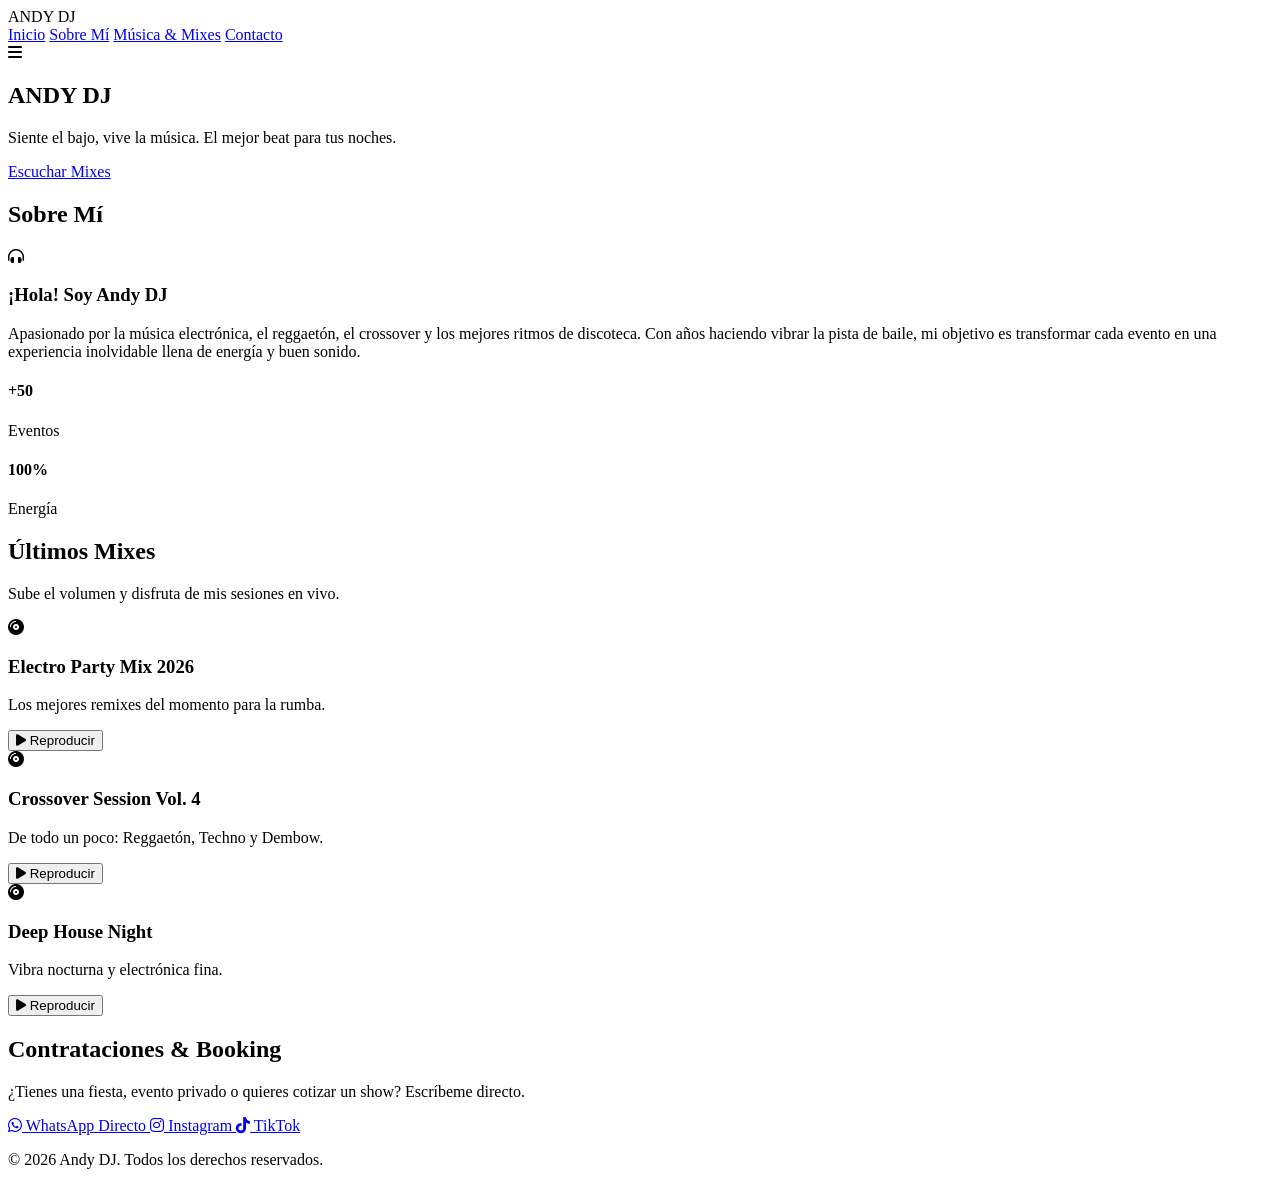
==== index.html @ bc0e6e54 "Create index.html" ====
<!DOCTYPE html>
<html lang="es">
<head>
    <meta charset="UTF-8">
    <meta name="viewport" content="width=device-width, initial-scale=1.0">
    <title>Andy DJ | Official Website</title>
    <!-- Enlace a los estilos CSS -->
    <link rel="stylesheet" href="style.css">
    <!-- Google Fonts & FontAwesome para iconos -->
    <link href="https://fonts.googleapis.com/css2?family=Montserrat:wght@400;700;900&display=swap" rel="stylesheet">
    <link rel="stylesheet" href="https://cdnjs.cloudflare.com/ajax/libs/font-awesome/6.4.0/css/all.min.css">
</head>
<body>

    <!-- BARRA DE NAVEGACIÓN -->
    <header>
        <div class="logo">ANDY <span>DJ</span></div>
        <nav class="nav-links">
            <a href="#inicio">Inicio</a>
            <a href="#sobre-mi">Sobre Mí</a>
            <a href="#musica">Música & Mixes</a>
            <a href="#contacto">Contacto</a>
        </nav>
        <div class="menu-toggle" id="mobile-menu">
            <i class="fas fa-bars"></i>
        </div>
    </header>

    <!-- SECCIÓN INICIO / HERO -->
    <section id="inicio" class="hero">
        <div class="hero-content">
            <h1>ANDY <span>DJ</span></h1>
            <p>Siente el bajo, vive la música. El mejor beat para tus noches.</p>
            <a href="#musica" class="btn-neon">Escuchar Mixes</a>
        </div>
        <div class="equalizer-bars">
            <span></span><span></span><span></span><span></span><span></span>
        </div>
    </section>

    <!-- SECCIÓN SOBRE MÍ -->
    <section id="sobre-mi" class="about">
        <div class="container">
            <h2>Sobre <span>Mí</span></h2>
            <div class="about-grid">
                <div class="about-img">
                    <div class="img-frame">
                        <i class="fas fa-headphones-alt"></i>
                    </div>
                </div>
                <div class="about-text">
                    <h3>¡Hola! Soy Andy DJ</h3>
                    <p>Apasionado por la música electrónica, el reggaetón, el crossover y los mejores ritmos de discoteca. Con años haciendo vibrar la pista de baile, mi objetivo es transformar cada evento en una experiencia inolvidable llena de energía y buen sonido.</p>
                    <div class="stats">
                        <div class="stat-box">
                            <h4>+50</h4>
                            <p>Eventos</p>
                        </div>
                        <div class="stat-box">
                            <h4>100%</h4>
                            <p>Energía</p>
                        </div>
                    </div>
                </div>
            </div>
        </div>
    </section>

    <!-- SECCIÓN MÚSICA / MIXES -->
    <section id="musica" class="music">
        <div class="container">
            <h2>Últimos <span>Mixes</span></h2>
            <p class="subtitle">Sube el volumen y disfruta de mis sesiones en vivo.</p>
            
            <div class="mix-grid">
                <div class="mix-card">
                    <div class="mix-icon"><i class="fas fa-compact-disc fa-spin"></i></div>
                    <h3>Electro Party Mix 2026</h3>
                    <p>Los mejores remixes del momento para la rumba.</p>
                    <button class="play-btn" onclick="playAlert('Electro Party Mix 2026')"><i class="fas fa-play"></i> Reproducir</button>
                </div>

                <div class="mix-card">
                    <div class="mix-icon"><i class="fas fa-compact-disc fa-spin"></i></div>
                    <h3>Crossover Session Vol. 4</h3>
                    <p>De todo un poco: Reggaetón, Techno y Dembow.</p>
                    <button class="play-btn" onclick="playAlert('Crossover Session Vol. 4')"><i class="fas fa-play"></i> Reproducir</button>
                </div>

                <div class="mix-card">
                    <div class="mix-icon"><i class="fas fa-compact-disc fa-spin"></i></div>
                    <h3>Deep House Night</h3>
                    <p>Vibra nocturna y electrónica fina.</p>
                    <button class="play-btn" onclick="playAlert('Deep House Night')"><i class="fas fa-play"></i> Reproducir</button>
                </div>
            </div>
        </div>
    </section>

    <!-- SECCIÓN CONTACTO -->
    <section id="contacto" class="contact">
        <div class="container">
            <h2>Contrataciones & <span>Booking</span></h2>
            <p>¿Tienes una fiesta, evento privado o quieres cotizar un show? Escríbeme directo.</p>
            
            <div class="contact-box">
                <a href="https://wa.me/" target="_blank" class="social-btn whatsapp">
                    <i class="fab fa-whatsapp"></i> WhatsApp Directo
                </a>
                <a href="#" class="social-btn instagram">
                    <i class="fab fa-instagram"></i> Instagram
                </a>
                <a href="#" class="social-btn tiktok">
                    <i class="fab fa-tiktok"></i> TikTok
                </a>
            </div>
        </div>
    </section>

    <!-- PIE DE PÁGINA -->
    <footer>
        <p>&copy; 2026 Andy DJ. Todos los derechos reservados.</p>
    </footer>

    <!-- Enlace al archivo JavaScript -->
    <script src="script.js"></script>
</body>
</html>
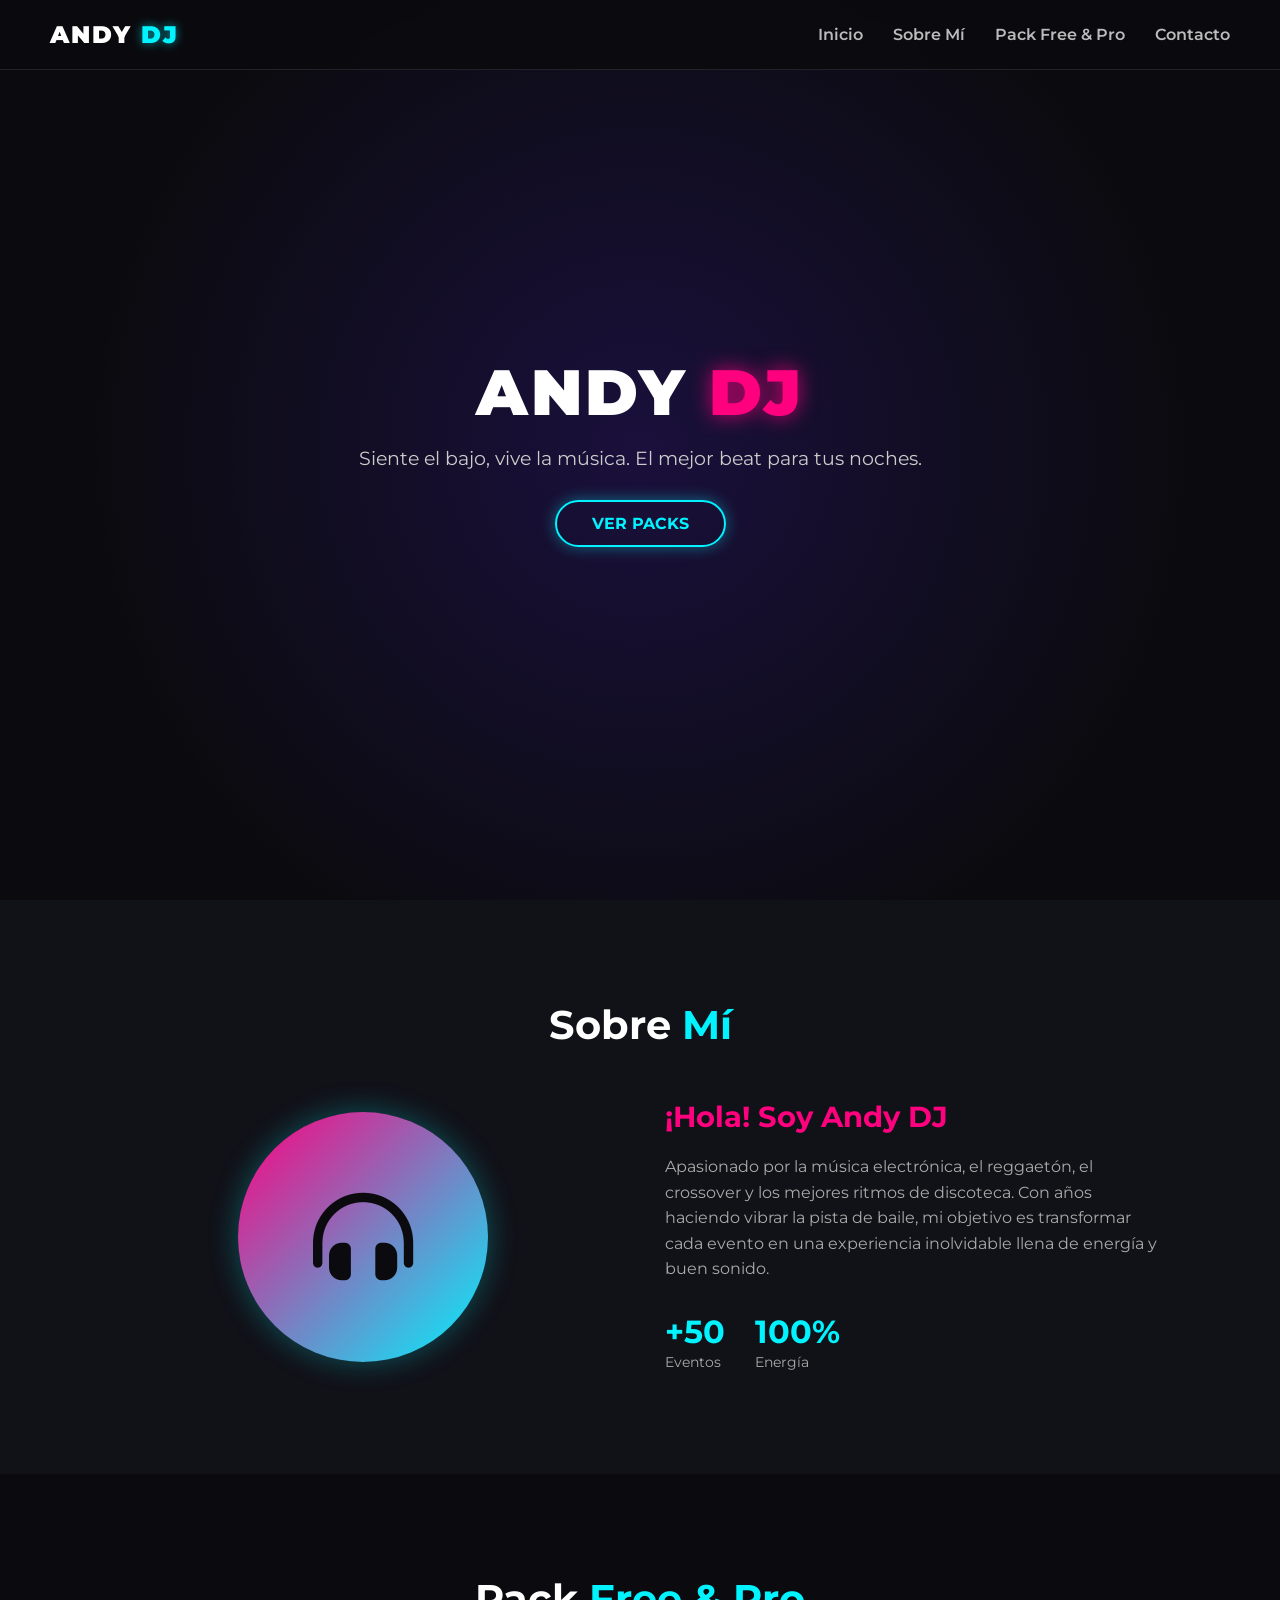
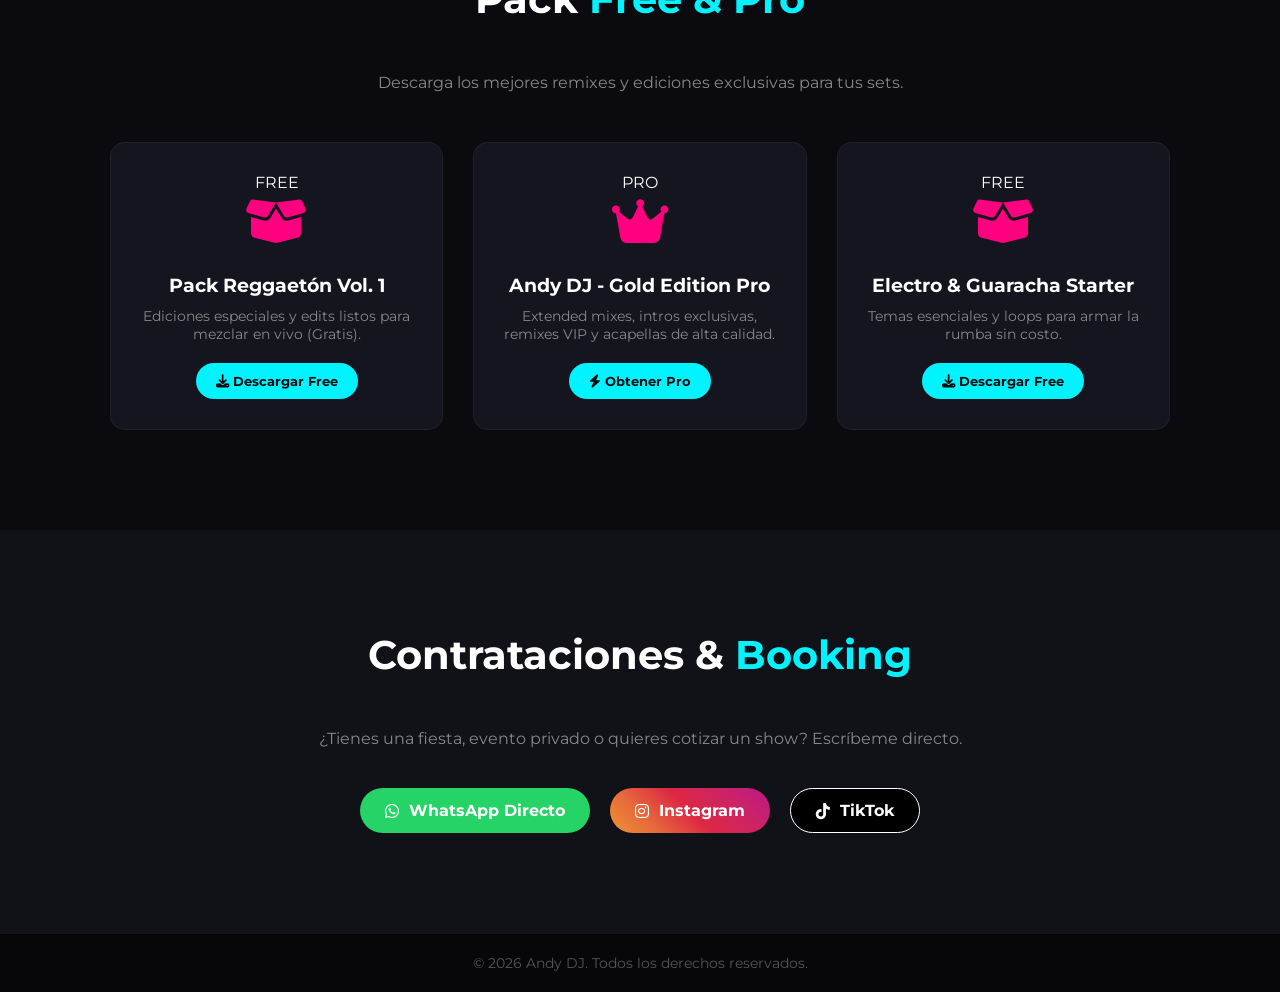
==== commit 8571020f: "Update index.html" ====
--- a/index.html
+++ b/index.html
@@ -18,7 +18,7 @@
         <nav class="nav-links">
             <a href="#inicio">Inicio</a>
             <a href="#sobre-mi">Sobre Mí</a>
-            <a href="#musica">Música & Mixes</a>
+            <a href="#packs">Pack Free & Pro</a>
             <a href="#contacto">Contacto</a>
         </nav>
         <div class="menu-toggle" id="mobile-menu">
@@ -31,7 +31,7 @@
         <div class="hero-content">
             <h1>ANDY <span>DJ</span></h1>
             <p>Siente el bajo, vive la música. El mejor beat para tus noches.</p>
-            <a href="#musica" class="btn-neon">Escuchar Mixes</a>
+            <a href="#packs" class="btn-neon">Ver Packs</a>
         </div>
         <div class="equalizer-bars">
             <span></span><span></span><span></span><span></span><span></span>
@@ -66,32 +66,38 @@
         </div>
     </section>
 
-    <!-- SECCIÓN MÚSICA / MIXES -->
-    <section id="musica" class="music">
+    <!-- SECCIÓN PACK FREE Y PRO -->
+    <section id="packs" class="music">
         <div class="container">
-            <h2>Últimos <span>Mixes</span></h2>
-            <p class="subtitle">Sube el volumen y disfruta de mis sesiones en vivo.</p>
+            <h2>Pack <span>Free & Pro</span></h2>
+            <p class="subtitle">Descarga los mejores remixes y ediciones exclusivas para tus sets.</p>
             
             <div class="mix-grid">
+                <!-- PACK FREE 1 -->
                 <div class="mix-card">
-                    <div class="mix-icon"><i class="fas fa-compact-disc fa-spin"></i></div>
-                    <h3>Electro Party Mix 2026</h3>
-                    <p>Los mejores remixes del momento para la rumba.</p>
-                    <button class="play-btn" onclick="playAlert('Electro Party Mix 2026')"><i class="fas fa-play"></i> Reproducir</button>
+                    <div class="badge free">FREE</div>
+                    <div class="mix-icon"><i class="fas fa-box-open"></i></div>
+                    <h3>Pack Reggaetón Vol. 1</h3>
+                    <p>Ediciones especiales y edits listos para mezclar en vivo (Gratis).</p>
+                    <button class="play-btn" onclick="playAlert('Pack Reggaetón Vol. 1 (Free)')"><i class="fas fa-download"></i> Descargar Free</button>
                 </div>
 
-                <div class="mix-card">
-                    <div class="mix-icon"><i class="fas fa-compact-disc fa-spin"></i></div>
-                    <h3>Crossover Session Vol. 4</h3>
-                    <p>De todo un poco: Reggaetón, Techno y Dembow.</p>
-                    <button class="play-btn" onclick="playAlert('Crossover Session Vol. 4')"><i class="fas fa-play"></i> Reproducir</button>
+                <!-- PACK PRO 1 -->
+                <div class="mix-card featured">
+                    <div class="badge pro">PRO</div>
+                    <div class="mix-icon"><i class="fas fa-crown"></i></div>
+                    <h3>Andy DJ - Gold Edition Pro</h3>
+                    <p>Extended mixes, intros exclusivas, remixes VIP y acapellas de alta calidad.</p>
+                    <button class="play-btn pro-btn" onclick="playAlert('Andy DJ - Gold Edition Pro')"><i class="fas fa-bolt"></i> Obtener Pro</button>
                 </div>
 
+                <!-- PACK FREE 2 -->
                 <div class="mix-card">
-                    <div class="mix-icon"><i class="fas fa-compact-disc fa-spin"></i></div>
-                    <h3>Deep House Night</h3>
-                    <p>Vibra nocturna y electrónica fina.</p>
-                    <button class="play-btn" onclick="playAlert('Deep House Night')"><i class="fas fa-play"></i> Reproducir</button>
+                    <div class="badge free">FREE</div>
+                    <div class="mix-icon"><i class="fas fa-box-open"></i></div>
+                    <h3>Electro & Guaracha Starter</h3>
+                    <p>Temas esenciales y loops para armar la rumba sin costo.</p>
+                    <button class="play-btn" onclick="playAlert('Electro & Guaracha Starter (Free)')"><i class="fas fa-download"></i> Descargar Free</button>
                 </div>
             </div>
         </div>
--- a/style.css
+++ b/style.css
@@ -0,0 +1,323 @@
+/* ESTILOS GENERALES */
+* {
+    margin: 0;
+    padding: 0;
+    box-sizing: border-box;
+    font-family: 'Montserrat', sans-serif;
+    scroll-behavior: smooth;
+}
+
+body {
+    background-color: #0b0b0f;
+    color: #ffffff;
+}
+
+.container {
+    max-width: 1100px;
+    margin: 0 auto;
+    padding: 0 20px;
+}
+
+/* HEADER Y NAVEGACIÓN */
+header {
+    position: fixed;
+    top: 0;
+    left: 0;
+    width: 100%;
+    display: flex;
+    justify-content: space-between;
+    align-items: center;
+    padding: 20px 50px;
+    background: rgba(11, 11, 15, 0.9);
+    backdrop-filter: blur(10px);
+    z-index: 1000;
+    border-bottom: 1px solid rgba(255, 255, 255, 0.1);
+}
+
+.logo {
+    font-size: 24px;
+    font-weight: 900;
+    letter-spacing: 2px;
+}
+
+.logo span {
+    color: #00f3ff;
+    text-shadow: 0 0 10px rgba(0, 243, 255, 0.6);
+}
+
+.nav-links {
+    display: flex;
+    gap: 30px;
+}
+
+.nav-links a {
+    text-decoration: none;
+    color: #bbb;
+    font-weight: 600;
+    transition: 0.3s;
+}
+
+.nav-links a:hover {
+    color: #00f3ff;
+    text-shadow: 0 0 8px rgba(0, 243, 255, 0.8);
+}
+
+.menu-toggle {
+    display: none;
+    font-size: 24px;
+    cursor: pointer;
+}
+
+/* SECCIÓN INICIO (HERO) */
+.hero {
+    height: 100vh;
+    display: flex;
+    flex-direction: column;
+    justify-content: center;
+    align-items: center;
+    text-align: center;
+    background: radial-gradient(circle at center, #1a103c 0%, #0b0b0f 70%);
+    padding: 0 20px;
+    position: relative;
+}
+
+.hero-content h1 {
+    font-size: 4rem;
+    font-weight: 900;
+    letter-spacing: 3px;
+    margin-bottom: 15px;
+}
+
+.hero-content h1 span {
+    color: #ff007f;
+    text-shadow: 0 0 20px rgba(255, 0, 127, 0.8);
+}
+
+.hero-content p {
+    font-size: 1.2rem;
+    color: #ccc;
+    margin-bottom: 30px;
+}
+
+.btn-neon {
+    display: inline-block;
+    padding: 12px 35px;
+    background: transparent;
+    color: #00f3ff;
+    border: 2px solid #00f3ff;
+    border-radius: 30px;
+    font-weight: 700;
+    text-decoration: none;
+    text-transform: uppercase;
+    box-shadow: 0 0 15px rgba(0, 243, 255, 0.4);
+    transition: 0.3s;
+}
+
+.btn-neon:hover {
+    background: #00f3ff;
+    color: #0b0b0f;
+    box-shadow: 0 0 25px #00f3ff;
+}
+
+/* SECCIÓN SOBRE MÍ */
+.about {
+    padding: 100px 0;
+    background: #111118;
+}
+
+.about h2, .music h2, .contact h2 {
+    text-align: center;
+    font-size: 2.5rem;
+    margin-bottom: 50px;
+}
+
+.about h2 span, .music h2 span, .contact h2 span {
+    color: #00f3ff;
+}
+
+.about-grid {
+    display: grid;
+    grid-template-columns: 1fr 1fr;
+    gap: 50px;
+    align-items: center;
+}
+
+.about-img {
+    display: flex;
+    justify-content: center;
+}
+
+.img-frame {
+    width: 250px;
+    height: 250px;
+    background: linear-gradient(135deg, #ff007f, #00f3ff);
+    border-radius: 50%;
+    display: flex;
+    justify-content: center;
+    align-items: center;
+    box-shadow: 0 0 30px rgba(0, 243, 255, 0.3);
+}
+
+.img-frame i {
+    font-size: 100px;
+    color: #0b0b0f;
+}
+
+.about-text h3 {
+    font-size: 1.8rem;
+    margin-bottom: 20px;
+    color: #ff007f;
+}
+
+.about-text p {
+    color: #aaa;
+    line-height: 1.6;
+    margin-bottom: 30px;
+}
+
+.stats {
+    display: flex;
+    gap: 30px;
+}
+
+.stat-box h4 {
+    font-size: 2rem;
+    color: #00f3ff;
+}
+
+.stat-box p {
+    margin: 0;
+    font-size: 0.9rem;
+}
+
+/* SECCIÓN MÚSICA */
+.music {
+    padding: 100px 0;
+}
+
+.music .subtitle {
+    text-align: center;
+    color: #888;
+    margin-bottom: 50px;
+}
+
+.mix-grid {
+    display: grid;
+    grid-template-columns: repeat(auto-fit, minmax(300px, 1fr));
+    gap: 30px;
+}
+
+.mix-card {
+    background: #15151f;
+    border: 1px solid rgba(255, 255, 255, 0.05);
+    padding: 30px;
+    border-radius: 15px;
+    text-align: center;
+    transition: 0.3s;
+}
+
+.mix-card:hover {
+    transform: translateY(-8px);
+    border-color: #00f3ff;
+    box-shadow: 0 5px 20px rgba(0, 243, 255, 0.2);
+}
+
+.mix-icon {
+    font-size: 50px;
+    color: #ff007f;
+    margin-bottom: 20px;
+}
+
+.mix-card h3 {
+    margin-bottom: 10px;
+    font-size: 1.2rem;
+}
+
+.mix-card p {
+    color: #888;
+    font-size: 0.9rem;
+    margin-bottom: 20px;
+}
+
+.play-btn {
+    background: #00f3ff;
+    color: #0b0b0f;
+    border: none;
+    padding: 10px 20px;
+    border-radius: 20px;
+    font-weight: bold;
+    cursor: pointer;
+    transition: 0.3s;
+}
+
+.play-btn:hover {
+    background: #ff007f;
+    color: #fff;
+    box-shadow: 0 0 10px #ff007f;
+}
+
+/* SECCIÓN CONTACTO */
+.contact {
+    padding: 100px 0;
+    background: #111118;
+    text-align: center;
+}
+
+.contact p {
+    color: #888;
+    margin-bottom: 40px;
+}
+
+.contact-box {
+    display: flex;
+    justify-content: center;
+    gap: 20px;
+    flex-wrap: wrap;
+}
+
+.social-btn {
+    display: flex;
+    align-items: center;
+    gap: 10px;
+    padding: 12px 25px;
+    border-radius: 30px;
+    text-decoration: none;
+    font-weight: bold;
+    color: #fff;
+    transition: 0.3s;
+}
+
+.social-btn.whatsapp { background: #25d366; }
+.social-btn.instagram { background: linear-gradient(45deg, #f09433, #e6683c, #dc2743, #cc2366, #bc1888); }
+.social-btn.tiktok { background: #000; border: 1px solid #fff; }
+
+.social-btn:hover {
+    opacity: 0.9;
+    transform: scale(1.05);
+}
+
+/* FOOTER */
+footer {
+    text-align: center;
+    padding: 20px;
+    background: #07070a;
+    color: #555;
+    font-size: 0.9rem;
+    border-top: 1px solid rgba(255, 255, 255, 0.05);
+}
+
+/* RESPONSIVE DESIGN */
+@media (max-width: 768px) {
+    .nav-links {
+        display: none;
+    }
+    .menu-toggle {
+        display: block;
+    }
+    .hero-content h1 {
+        font-size: 2.8rem;
+    }
+    .about-grid {
+        grid-template-columns: 1fr;
+    }
+}
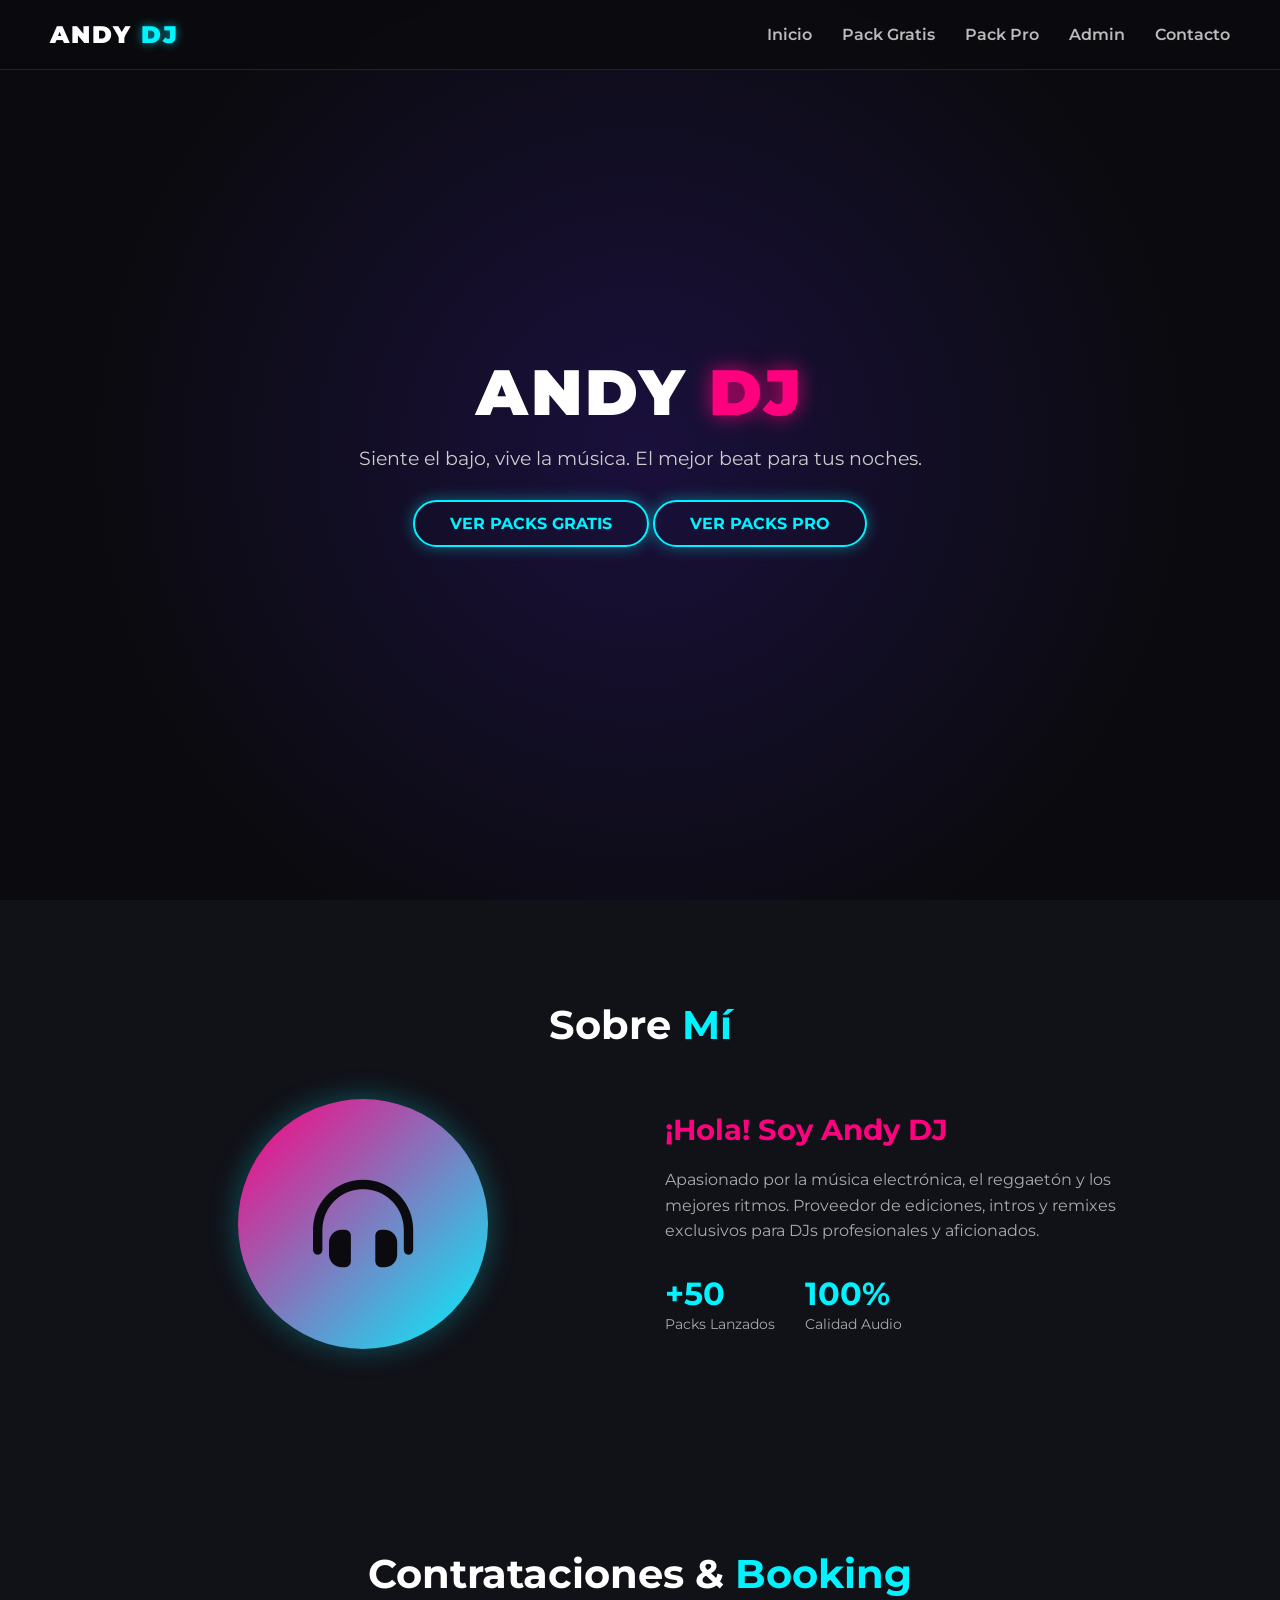
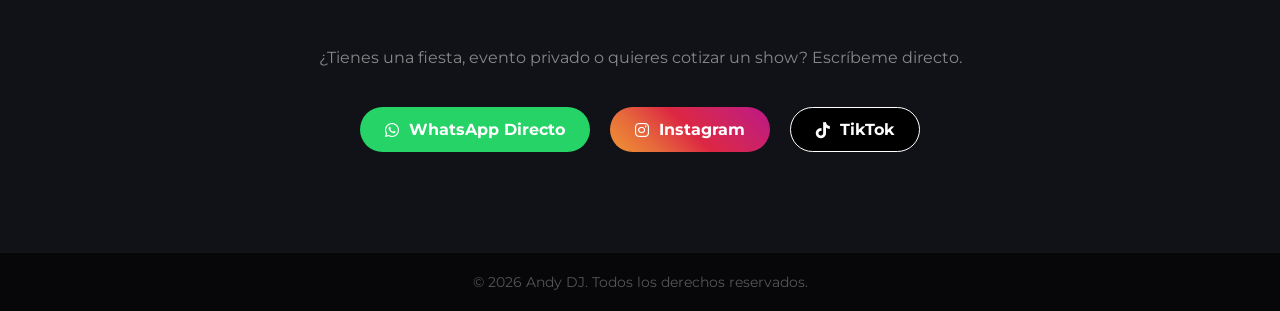
==== commit 9c89b40e: "Update index.html" ====
--- a/index.html
+++ b/index.html
@@ -4,21 +4,19 @@
     <meta charset="UTF-8">
     <meta name="viewport" content="width=device-width, initial-scale=1.0">
     <title>Andy DJ | Official Website</title>
-    <!-- Enlace a los estilos CSS -->
     <link rel="stylesheet" href="style.css">
-    <!-- Google Fonts & FontAwesome para iconos -->
     <link href="https://fonts.googleapis.com/css2?family=Montserrat:wght@400;700;900&display=swap" rel="stylesheet">
     <link rel="stylesheet" href="https://cdnjs.cloudflare.com/ajax/libs/font-awesome/6.4.0/css/all.min.css">
 </head>
 <body>
 
-    <!-- BARRA DE NAVEGACIÓN -->
     <header>
         <div class="logo">ANDY <span>DJ</span></div>
         <nav class="nav-links">
-            <a href="#inicio">Inicio</a>
-            <a href="#sobre-mi">Sobre Mí</a>
-            <a href="#packs">Pack Free & Pro</a>
+            <a href="index.html" class="active">Inicio</a>
+            <a href="packgratis.html">Pack Gratis</a>
+            <a href="packpro.html">Pack Pro</a>
+            <a href="admin.html">Admin</a>
             <a href="#contacto">Contacto</a>
         </nav>
         <div class="menu-toggle" id="mobile-menu">
@@ -26,19 +24,17 @@
         </div>
     </header>
 
-    <!-- SECCIÓN INICIO / HERO -->
     <section id="inicio" class="hero">
         <div class="hero-content">
             <h1>ANDY <span>DJ</span></h1>
             <p>Siente el bajo, vive la música. El mejor beat para tus noches.</p>
-            <a href="#packs" class="btn-neon">Ver Packs</a>
-        </div>
-        <div class="equalizer-bars">
-            <span></span><span></span><span></span><span></span><span></span>
+            <div class="hero-btns">
+                <a href="packgratis.html" class="btn-neon">Ver Packs Gratis</a>
+                <a href="packpro.html" class="btn-neon pro-glow">Ver Packs Pro</a>
+            </div>
         </div>
     </section>
 
-    <!-- SECCIÓN SOBRE MÍ -->
     <section id="sobre-mi" class="about">
         <div class="container">
             <h2>Sobre <span>Mí</span></h2>
@@ -50,15 +46,15 @@
                 </div>
                 <div class="about-text">
                     <h3>¡Hola! Soy Andy DJ</h3>
-                    <p>Apasionado por la música electrónica, el reggaetón, el crossover y los mejores ritmos de discoteca. Con años haciendo vibrar la pista de baile, mi objetivo es transformar cada evento en una experiencia inolvidable llena de energía y buen sonido.</p>
+                    <p>Apasionado por la música electrónica, el reggaetón y los mejores ritmos. Proveedor de ediciones, intros y remixes exclusivos para DJs profesionales y aficionados.</p>
                     <div class="stats">
                         <div class="stat-box">
                             <h4>+50</h4>
-                            <p>Eventos</p>
+                            <p>Packs Lanzados</p>
                         </div>
                         <div class="stat-box">
                             <h4>100%</h4>
-                            <p>Energía</p>
+                            <p>Calidad Audio</p>
                         </div>
                     </div>
                 </div>
@@ -66,49 +62,10 @@
         </div>
     </section>
 
-    <!-- SECCIÓN PACK FREE Y PRO -->
-    <section id="packs" class="music">
-        <div class="container">
-            <h2>Pack <span>Free & Pro</span></h2>
-            <p class="subtitle">Descarga los mejores remixes y ediciones exclusivas para tus sets.</p>
-            
-            <div class="mix-grid">
-                <!-- PACK FREE 1 -->
-                <div class="mix-card">
-                    <div class="badge free">FREE</div>
-                    <div class="mix-icon"><i class="fas fa-box-open"></i></div>
-                    <h3>Pack Reggaetón Vol. 1</h3>
-                    <p>Ediciones especiales y edits listos para mezclar en vivo (Gratis).</p>
-                    <button class="play-btn" onclick="playAlert('Pack Reggaetón Vol. 1 (Free)')"><i class="fas fa-download"></i> Descargar Free</button>
-                </div>
-
-                <!-- PACK PRO 1 -->
-                <div class="mix-card featured">
-                    <div class="badge pro">PRO</div>
-                    <div class="mix-icon"><i class="fas fa-crown"></i></div>
-                    <h3>Andy DJ - Gold Edition Pro</h3>
-                    <p>Extended mixes, intros exclusivas, remixes VIP y acapellas de alta calidad.</p>
-                    <button class="play-btn pro-btn" onclick="playAlert('Andy DJ - Gold Edition Pro')"><i class="fas fa-bolt"></i> Obtener Pro</button>
-                </div>
-
-                <!-- PACK FREE 2 -->
-                <div class="mix-card">
-                    <div class="badge free">FREE</div>
-                    <div class="mix-icon"><i class="fas fa-box-open"></i></div>
-                    <h3>Electro & Guaracha Starter</h3>
-                    <p>Temas esenciales y loops para armar la rumba sin costo.</p>
-                    <button class="play-btn" onclick="playAlert('Electro & Guaracha Starter (Free)')"><i class="fas fa-download"></i> Descargar Free</button>
-                </div>
-            </div>
-        </div>
-    </section>
-
-    <!-- SECCIÓN CONTACTO -->
     <section id="contacto" class="contact">
         <div class="container">
             <h2>Contrataciones & <span>Booking</span></h2>
             <p>¿Tienes una fiesta, evento privado o quieres cotizar un show? Escríbeme directo.</p>
-            
             <div class="contact-box">
                 <a href="https://wa.me/" target="_blank" class="social-btn whatsapp">
                     <i class="fab fa-whatsapp"></i> WhatsApp Directo
@@ -123,12 +80,10 @@
         </div>
     </section>
 
-    <!-- PIE DE PÁGINA -->
     <footer>
         <p>&copy; 2026 Andy DJ. Todos los derechos reservados.</p>
     </footer>
 
-    <!-- Enlace al archivo JavaScript -->
     <script src="script.js"></script>
 </body>
 </html>
--- a/style.css
+++ b/style.css
@@ -190,7 +190,7 @@
     font-size: 0.9rem;
 }
 
-/* SECCIÓN MÚSICA */
+/* SECCIÓN PACKS FREE Y PRO */
 .music {
     padding: 100px 0;
 }
@@ -213,7 +213,13 @@
     padding: 30px;
     border-radius: 15px;
     text-align: center;
-    transition: 0.3s;
+    position: relative;
+    transition: 0.3s;
+}
+
+.mix-card.featured {
+    border-color: #ff007f;
+    box-shadow: 0 0 20px rgba(255, 0, 127, 0.2);
 }
 
 .mix-card:hover {
@@ -222,10 +228,31 @@
     box-shadow: 0 5px 20px rgba(0, 243, 255, 0.2);
 }
 
+.badge {
+    position: absolute;
+    top: 15px;
+    right: 15px;
+    padding: 5px 12px;
+    font-size: 0.75rem;
+    font-weight: 900;
+    border-radius: 20px;
+}
+
+.badge.free {
+    background: #00f3ff;
+    color: #0b0b0f;
+}
+
+.badge.pro {
+    background: #ff007f;
+    color: #fff;
+    box-shadow: 0 0 10px #ff007f;
+}
+
 .mix-icon {
-    font-size: 50px;
+    font-size: 45px;
     color: #ff007f;
-    margin-bottom: 20px;
+    margin-bottom: 15px;
 }
 
 .mix-card h3 {
@@ -251,9 +278,19 @@
 }
 
 .play-btn:hover {
+    background: #fff;
+    box-shadow: 0 0 10px #00f3ff;
+}
+
+.pro-btn {
     background: #ff007f;
     color: #fff;
-    box-shadow: 0 0 10px #ff007f;
+}
+
+.pro-btn:hover {
+    background: #00f3ff;
+    color: #0b0b0f;
+    box-shadow: 0 0 15px #00f3ff;
 }
 
 /* SECCIÓN CONTACTO */
